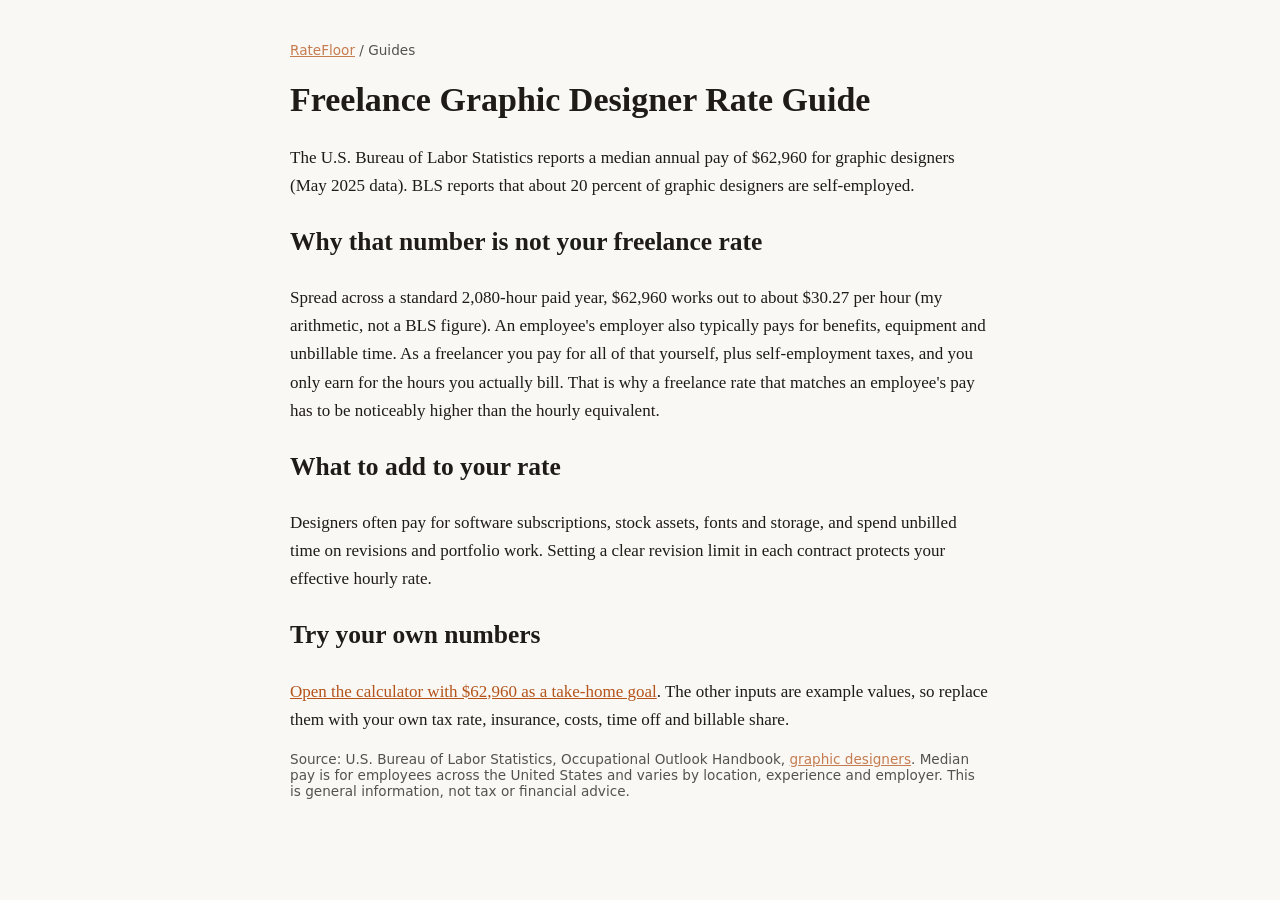
==== guides/graphic-designer-freelance-rate/index.html @ 957304d7 "Add site source, shared headers and publish config, 404 metadata Replace uploaded zip with the extra" ====
<!doctype html>
<html lang="en"><head><meta charset="utf-8"><meta name="viewport" content="width=device-width,initial-scale=1">
<title>Freelance Graphic Designer Rate Guide | RateFloor</title>
<meta name="description" content="How to set a freelance rate as graphic designers, using U.S. Bureau of Labor Statistics median pay as context and a calculator for your own numbers.">
<link rel="canonical" href="https://ratefloor-calculator.netlify.app/guides/graphic-designer-freelance-rate/">
<style>body{font:17px/1.65 Georgia,serif;max-width:700px;margin:0 auto;padding:28px 16px 56px;color:#1f1b16;background:#faf8f4}a{color:#b4531a}@media(prefers-color-scheme:dark){body{background:#171410;color:#f1ebe0}a{color:#f0985c}}h1{line-height:1.2}.n{font:.85rem system-ui,sans-serif;opacity:.75}</style></head>
<body>
<p class="n"><a href="../../">RateFloor</a> / Guides</p>
<h1>Freelance Graphic Designer Rate Guide</h1>
<p>The U.S. Bureau of Labor Statistics reports a median annual pay of $62,960 for graphic designers (May 2025 data). BLS reports that about 20 percent of graphic designers are self-employed.</p>
<h2>Why that number is not your freelance rate</h2>
<p>Spread across a standard 2,080-hour paid year, $62,960 works out to about $30.27 per hour (my arithmetic, not a BLS figure). An employee's employer also typically pays for benefits, equipment and unbillable time. As a freelancer you pay for all of that yourself, plus self-employment taxes, and you only earn for the hours you actually bill. That is why a freelance rate that matches an employee's pay has to be noticeably higher than the hourly equivalent.</p>
<h2>What to add to your rate</h2>
<p>Designers often pay for software subscriptions, stock assets, fonts and storage, and spend unbilled time on revisions and portfolio work. Setting a clear revision limit in each contract protects your effective hourly rate.</p>
<h2>Try your own numbers</h2>
<p><a href="../../#62960,28,6000,3000,5000,6,40,60,10">Open the calculator with $62,960 as a take-home goal</a>. The other inputs are example values, so replace them with your own tax rate, insurance, costs, time off and billable share.</p>
<p class="n">Source: U.S. Bureau of Labor Statistics, Occupational Outlook Handbook, <a href="https://www.bls.gov/ooh/Arts-and-Design/graphic-designers.htm">graphic designers</a>. Median pay is for employees across the United States and varies by location, experience and employer. This is general information, not tax or financial advice.</p>
</body></html>
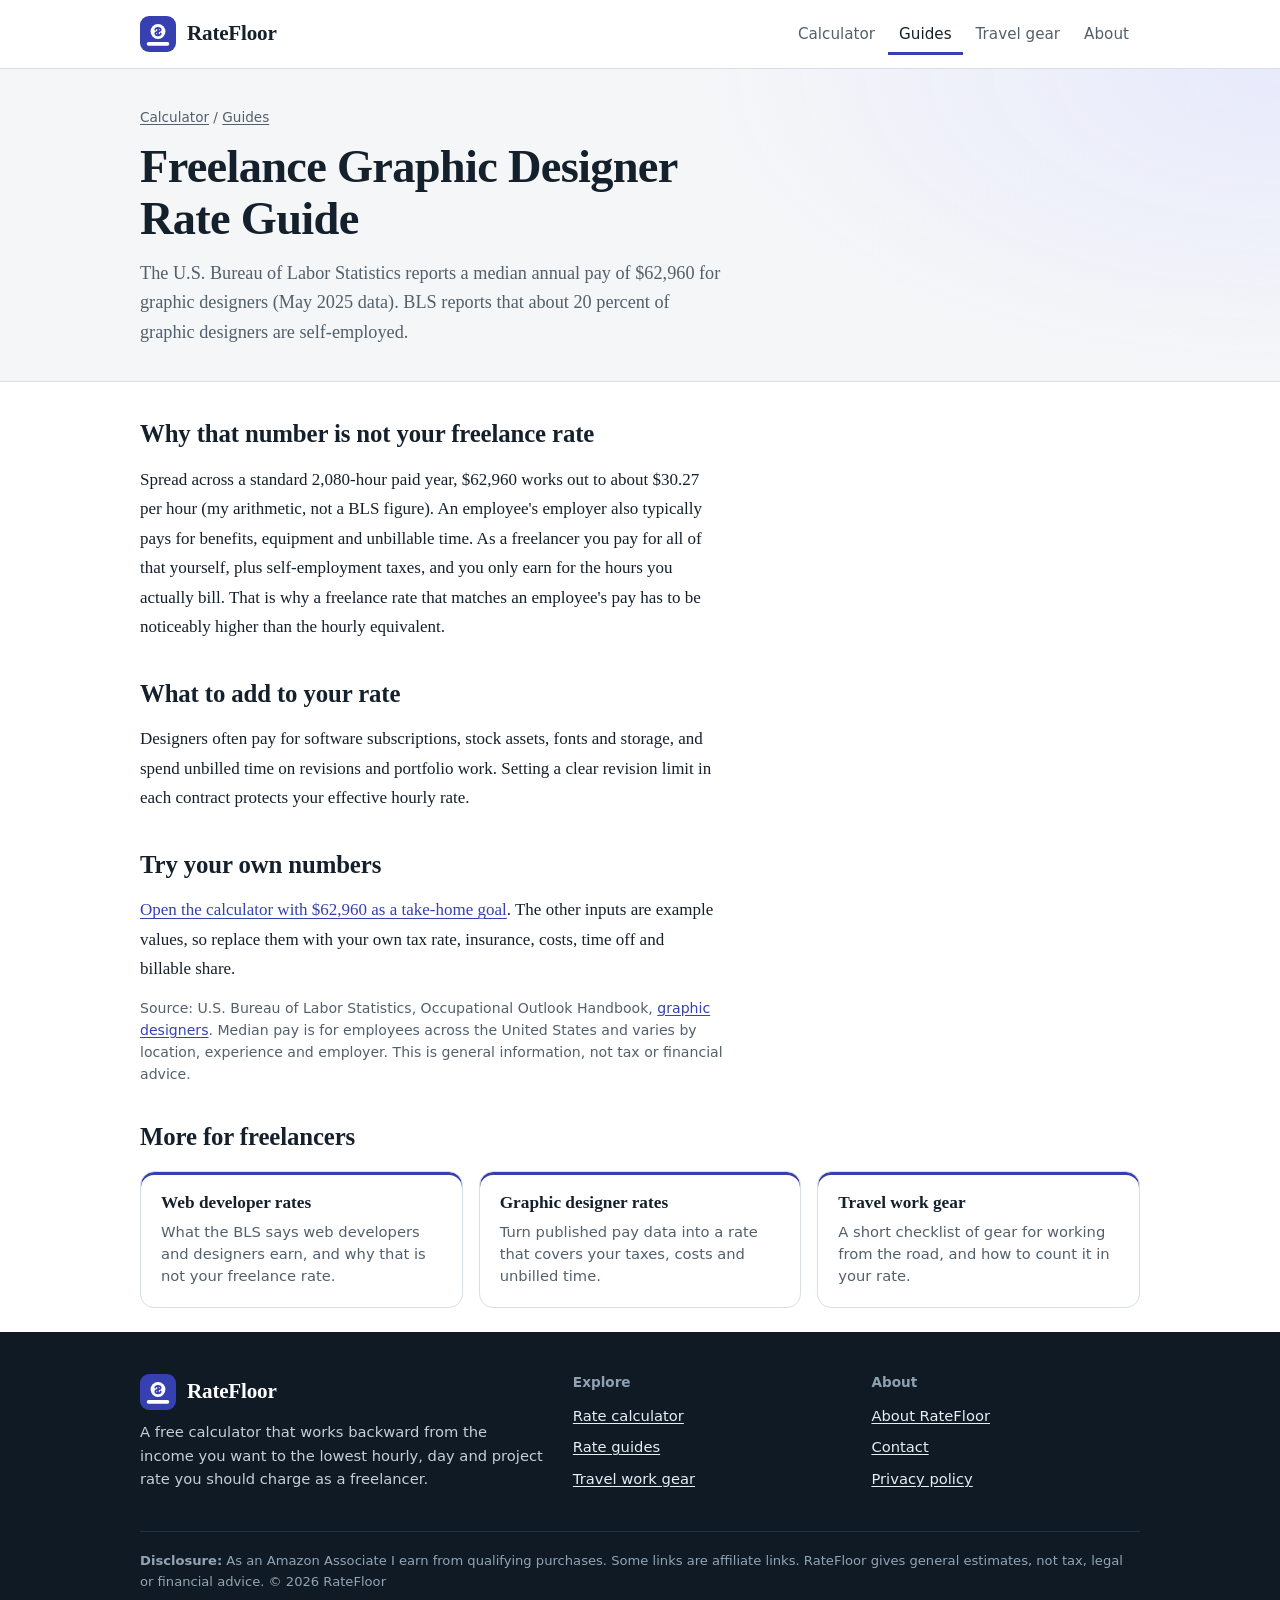
==== commit 4ab5506c: "Redesign RateFloor and add AdSense, contact and about pages Shared design system with logo, favicon " ====
--- a/guides/graphic-designer-freelance-rate/index.html
+++ b/guides/graphic-designer-freelance-rate/index.html
@@ -1,18 +1,37 @@
 <!doctype html>
 <html lang="en"><head><meta charset="utf-8"><meta name="viewport" content="width=device-width,initial-scale=1">
-<title>Freelance Graphic Designer Rate Guide | RateFloor</title>
-<meta name="description" content="How to set a freelance rate as graphic designers, using U.S. Bureau of Labor Statistics median pay as context and a calculator for your own numbers.">
+<title>Freelance Graphic Designer Rate Guide | RateFloor</title><meta name="description" content="How to set a freelance rate as graphic designers, using U.S. Bureau of Labor Statistics median pay as context and a calculator for your own numbers.">
 <link rel="canonical" href="https://ratefloor-calculator.netlify.app/guides/graphic-designer-freelance-rate/">
-<style>body{font:17px/1.65 Georgia,serif;max-width:700px;margin:0 auto;padding:28px 16px 56px;color:#1f1b16;background:#faf8f4}a{color:#b4531a}@media(prefers-color-scheme:dark){body{background:#171410;color:#f1ebe0}a{color:#f0985c}}h1{line-height:1.2}.n{font:.85rem system-ui,sans-serif;opacity:.75}</style></head>
-<body>
-<p class="n"><a href="../../">RateFloor</a> / Guides</p>
-<h1>Freelance Graphic Designer Rate Guide</h1>
-<p>The U.S. Bureau of Labor Statistics reports a median annual pay of $62,960 for graphic designers (May 2025 data). BLS reports that about 20 percent of graphic designers are self-employed.</p>
+<link rel="icon" type="image/svg+xml" href="/favicon.svg"><link rel="apple-touch-icon" href="/apple-touch-icon.png"><meta name="theme-color" content="#3640b0">
+<meta property="og:type" content="website"><meta property="og:site_name" content="RateFloor">
+<meta property="og:title" content="Freelance Graphic Designer Rate Guide | RateFloor"><meta property="og:description" content="How to set a freelance rate as graphic designers, using U.S. Bureau of Labor Statistics median pay as context and a calculator for your own numbers.">
+<meta property="og:url" content="https://ratefloor-calculator.netlify.app/guides/graphic-designer-freelance-rate/"><meta property="og:image" content="https://ratefloor-calculator.netlify.app/og-image.png">
+<meta name="twitter:card" content="summary_large_image">
+<link rel="stylesheet" href="/style.css">
+<script async src="https://www.googletagmanager.com/gtag/js?id=G-VD6P0Z7NSE"></script>
+<script>window.dataLayer=window.dataLayer||[];function gtag(){dataLayer.push(arguments)}gtag("js",new Date());gtag("config","G-VD6P0Z7NSE",{page_location:location.origin+location.pathname+location.search});</script>
+<meta name="google-adsense-account" content="ca-pub-1399340452541176">
+<script async src="https://pagead2.googlesyndication.com/pagead/js/adsbygoogle.js?client=ca-pub-1399340452541176" crossorigin="anonymous"></script>
+
+</head><body>
+<a class="skip" href="#main">Skip to content</a>
+<header class="top"><div class="w"><a class="brand" href="/"><svg aria-hidden="true" xmlns="http://www.w3.org/2000/svg" viewBox="0 0 32 32"><rect width="32" height="32" rx="8" fill="#3640b0"/><circle cx="16" cy="13.800" r="6.600" fill="#fff"/><path d="M16 10.200v7.200M13.600 12.200c0-1 .9-1.700 2.400-1.700s2.400.7 2.400 1.700c0 2.200-4.800 1.100-4.800 3.300 0 1 .9 1.700 2.400 1.700s2.400-.7 2.400-1.700" fill="none" stroke="#3640b0" stroke-width="1.500" stroke-linecap="round"/><rect x="6" y="23.200" width="20" height="3.200" rx="1.600" fill="#fff"/></svg>RateFloor</a><nav class="main" aria-label="Main"><a href="/">Calculator</a><a href="/guides/" aria-current="page">Guides</a><a href="/guides/travel-work-gear/">Travel gear</a><a href="/about/">About</a></nav></div></header>
+<div class="band"><div class="w"><p class="crumbs"><a href="/">Calculator</a> / <a href="/guides/">Guides</a></p><h1>Freelance Graphic Designer Rate Guide</h1><p class="lead">The U.S. Bureau of Labor Statistics reports a median annual pay of $62,960 for graphic designers (May 2025 data). BLS reports that about 20 percent of graphic designers are self-employed.</p></div></div>
+<main id="main" class="w">
 <h2>Why that number is not your freelance rate</h2>
 <p>Spread across a standard 2,080-hour paid year, $62,960 works out to about $30.27 per hour (my arithmetic, not a BLS figure). An employee's employer also typically pays for benefits, equipment and unbillable time. As a freelancer you pay for all of that yourself, plus self-employment taxes, and you only earn for the hours you actually bill. That is why a freelance rate that matches an employee's pay has to be noticeably higher than the hourly equivalent.</p>
 <h2>What to add to your rate</h2>
 <p>Designers often pay for software subscriptions, stock assets, fonts and storage, and spend unbilled time on revisions and portfolio work. Setting a clear revision limit in each contract protects your effective hourly rate.</p>
 <h2>Try your own numbers</h2>
-<p><a href="../../#62960,28,6000,3000,5000,6,40,60,10">Open the calculator with $62,960 as a take-home goal</a>. The other inputs are example values, so replace them with your own tax rate, insurance, costs, time off and billable share.</p>
-<p class="n">Source: U.S. Bureau of Labor Statistics, Occupational Outlook Handbook, <a href="https://www.bls.gov/ooh/Arts-and-Design/graphic-designers.htm">graphic designers</a>. Median pay is for employees across the United States and varies by location, experience and employer. This is general information, not tax or financial advice.</p>
-</body></html>+<p><a href="/#62960,28,6000,3000,5000,6,40,60,10">Open the calculator with $62,960 as a take-home goal</a>. The other inputs are example values, so replace them with your own tax rate, insurance, costs, time off and billable share.</p>
+<p class="note">Source: U.S. Bureau of Labor Statistics, Occupational Outlook Handbook, <a href="https://www.bls.gov/ooh/Arts-and-Design/graphic-designers.htm">graphic designers</a>. Median pay is for employees across the United States and varies by location, experience and employer. This is general information, not tax or financial advice.</p>
+<h2>More for freelancers</h2><ul class="cards"><li><a href="/guides/web-developer-freelance-rate/"><strong>Web developer rates</strong><span>What the BLS says web developers and designers earn, and why that is not your freelance rate.</span></a></li><li><a href="/guides/graphic-designer-freelance-rate/"><strong>Graphic designer rates</strong><span>Turn published pay data into a rate that covers your taxes, costs and unbilled time.</span></a></li><li><a href="/guides/travel-work-gear/"><strong>Travel work gear</strong><span>A short checklist of gear for working from the road, and how to count it in your rate.</span></a></li></ul>
+</main>
+<footer class="foot"><div class="w">
+<div class="cols">
+<div><a class="brand" href="/"><svg aria-hidden="true" xmlns="http://www.w3.org/2000/svg" viewBox="0 0 32 32"><rect width="32" height="32" rx="8" fill="#3640b0"/><circle cx="16" cy="13.800" r="6.600" fill="#fff"/><path d="M16 10.200v7.200M13.600 12.200c0-1 .9-1.700 2.400-1.700s2.400.7 2.400 1.700c0 2.200-4.800 1.100-4.800 3.300 0 1 .9 1.700 2.400 1.700s2.400-.7 2.400-1.700" fill="none" stroke="#3640b0" stroke-width="1.500" stroke-linecap="round"/><rect x="6" y="23.200" width="20" height="3.200" rx="1.600" fill="#fff"/></svg>RateFloor</a><p>A free calculator that works backward from the income you want to the lowest hourly, day and project rate you should charge as a freelancer.</p></div>
+<div><h3>Explore</h3><ul><li><a href="/">Rate calculator</a></li><li><a href="/guides/">Rate guides</a></li><li><a href="/guides/travel-work-gear/">Travel work gear</a></li></ul></div>
+<div><h3>About</h3><ul><li><a href="/about/">About RateFloor</a></li><li><a href="/contact/">Contact</a></li><li><a href="/privacy.html">Privacy policy</a></li></ul></div>
+</div>
+<p class="fine"><b>Disclosure:</b> As an Amazon Associate I earn from qualifying purchases. Some links are affiliate links. RateFloor gives general estimates, not tax, legal or financial advice. &copy; 2026 RateFloor</p>
+</div></footer></body></html>
--- a/style.css
+++ b/style.css
@@ -0,0 +1,96 @@
+:root{--brand:#3640b0;--on-brand:#fff;--link:#3640b0;--soft:#e8eafb}
+@media(prefers-color-scheme:dark){:root{--brand:#8b95ff;--on-brand:#0b0e33;--link:#a3abff;--soft:#1d2147}}
+:root{--serif:Charter,"Bitstream Charter","Sitka Text",Cambria,Georgia,serif;--sans:system-ui,-apple-system,"Segoe UI",Roboto,"Helvetica Neue",Arial,sans-serif;--paper:#fff;--wash:#f4f6f8;--ink:#14202b;--mut:#52606d;--rule:#d8dee4;--card:#fff}
+@media(prefers-color-scheme:dark){:root{--paper:#0f151b;--wash:#151d25;--ink:#e9eef2;--mut:#9aa8b5;--rule:#27333e;--card:#18212a}}
+*{box-sizing:border-box}html{-webkit-text-size-adjust:100%}
+body{margin:0;background:var(--paper);color:var(--ink);font:16px/1.6 var(--sans)}
+.w{max-width:1040px;margin:0 auto;padding:0 20px}
+a{color:var(--link);text-underline-offset:.16em}
+:focus-visible{outline:3px solid var(--brand);outline-offset:2px;border-radius:4px}
+.skip{position:absolute;left:-9999px;top:8px}.skip:focus{left:12px;background:var(--ink);color:var(--paper);padding:8px 12px;z-index:9;border-radius:8px}
+header.top{background:var(--paper);border-bottom:1px solid var(--rule)}
+header.top .w{display:flex;align-items:center;justify-content:space-between;gap:6px 20px;flex-wrap:wrap;min-height:68px}
+.brand{display:flex;align-items:center;gap:11px;color:var(--ink);text-decoration:none;font:700 1.32rem/1 var(--serif);letter-spacing:-.01em;padding:10px 0}
+.brand svg{width:36px;height:36px;flex:none;display:block}
+nav.main{display:flex;gap:2px;flex-wrap:wrap}
+nav.main a{padding:9px 11px;border-radius:8px;color:var(--mut);text-decoration:none;font-weight:500;font-size:.95rem}
+nav.main a:hover{background:var(--wash);color:var(--ink)}
+nav.main a[aria-current=page]{color:var(--ink);box-shadow:inset 0 -3px 0 var(--brand);border-radius:0}
+@media(max-width:640px){header.top .w{padding-bottom:6px}nav.main{width:100%;margin:0 -8px}nav.main a{padding:8px 9px;font-size:.92rem}}
+.band{background:radial-gradient(70% 150% at 100% 0%,var(--soft),transparent 64%),var(--wash);border-bottom:1px solid var(--rule)}
+.band .w{padding-top:38px;padding-bottom:34px}
+.crumbs{font-size:.85rem;color:var(--mut);margin:0 0 12px}.crumbs a{color:var(--mut)}
+.band h1{font:700 clamp(1.85rem,4.6vw,2.9rem)/1.12 var(--serif);letter-spacing:-.015em;margin:0 0 14px;max-width:24ch}
+.band.wide h1{max-width:30ch}
+.band .lead{font:400 1.14rem/1.62 var(--serif);color:var(--mut);margin:0;max-width:64ch}
+.trust{display:flex;flex-wrap:wrap;gap:8px 22px;margin:20px 0 0;padding:0;list-style:none;font-size:.92rem;font-weight:500}
+.trust li{display:flex;align-items:center;gap:8px}
+.trust li::before{content:"";width:18px;height:18px;border-radius:50%;background:var(--brand) url("data:image/svg+xml,%3Csvg xmlns='http://www.w3.org/2000/svg' viewBox='0 0 18 18'%3E%3Cpath d='M5 9.3l2.6 2.6L13 6.4' fill='none' stroke='%23fff' stroke-width='2' stroke-linecap='round' stroke-linejoin='round'/%3E%3C/svg%3E") center/100% no-repeat;flex:none}
+main{padding:12px 0 48px}
+main h2{font:650 1.55rem/1.25 var(--serif);margin:2.3rem 0 .5rem;letter-spacing:-.005em}
+main h3{font:650 1.15rem/1.3 var(--serif);margin:1.7rem 0 .2rem}
+main p,main li{font:400 1.0625rem/1.74 var(--serif)}
+main p{margin:.85em 0;max-width:68ch}
+main ul,main ol{max-width:68ch;padding-left:1.3em}main li{margin:.3em 0}
+.card,.aff,.panel{font-family:var(--sans)}
+.card p,.card li,.aff p,.aff li,td,th,label,.mut,.note,.d{font-family:var(--sans)}
+.mut{color:var(--mut);font-size:.9rem;line-height:1.55}
+.card{background:var(--card);border:1px solid var(--rule);border-radius:16px;padding:24px;margin:26px 0;box-shadow:0 1px 2px rgba(20,32,43,.05),0 14px 32px -18px rgba(20,32,43,.22)}
+label{display:block;font:500 .86rem/1.35 var(--sans);color:var(--mut);margin:0 0 6px}
+input,select,textarea{width:100%;padding:10px 12px;border:1px solid var(--rule);border-radius:10px;background:var(--paper);color:var(--ink);font:inherit;font-size:1rem;min-height:44px}
+textarea{min-height:150px;resize:vertical}
+input:focus,select:focus,textarea:focus{border-color:var(--brand);outline:3px solid color-mix(in srgb,var(--brand) 30%,transparent);outline-offset:0}
+.grid{display:grid;gap:18px 20px;grid-template-columns:repeat(auto-fit,minmax(210px,1fr))}
+table{width:100%;border-collapse:collapse;margin:14px 0;font-size:.97rem}
+th{font:600 .82rem/1.3 var(--sans);color:var(--mut);text-align:left;padding:10px;border-bottom:2px solid var(--rule)}
+td{padding:12px 10px;border-bottom:1px solid var(--rule);vertical-align:middle}
+tr:last-child td{border-bottom:0}
+@media(max-width:640px){main table{display:block;overflow-x:auto;max-width:100%}}
+.big{font:700 1.9rem/1.1 var(--serif);color:var(--link);font-variant-numeric:tabular-nums}
+#out tr:first-child td{background:var(--soft);font-weight:600}
+#out tr:first-child td:first-child{box-shadow:inset 4px 0 0 var(--brand)}
+.btn{display:inline-flex;align-items:center;justify-content:center;background:var(--brand);color:var(--on-brand);padding:12px 22px;border-radius:10px;font:600 1rem var(--sans);text-decoration:none;border:0;cursor:pointer;min-height:46px}
+.btn:hover{filter:brightness(1.08)}
+.btn.ghost{background:transparent;color:var(--link);border:1.5px solid var(--brand)}
+.aff{background:var(--wash);border:1px solid var(--rule);border-left:4px solid var(--brand);border-radius:12px;padding:18px 20px;margin:28px 0}
+.aff b{font:700 1.08rem var(--serif)}
+.aff ul{list-style:none;padding:0;margin:12px 0;display:flex;flex-wrap:wrap;gap:8px;max-width:none}
+.aff li{margin:0}
+.aff li a{display:inline-block;padding:8px 13px;border:1px solid var(--rule);border-radius:999px;background:var(--paper);color:var(--ink);text-decoration:none;font:500 .92rem var(--sans)}
+.aff li a:hover{border-color:var(--brand)}
+ul.links{columns:2;column-gap:32px;list-style:none;padding:0;max-width:none}ul.links li{break-inside:avoid;margin:.35em 0}
+@media(max-width:560px){ul.links{columns:1}}
+.cards{display:grid;gap:16px;grid-template-columns:repeat(auto-fill,minmax(270px,1fr));padding:0;list-style:none;max-width:none;margin:18px 0}
+.cards li{margin:0;font-family:var(--sans)}
+.cards a{display:block;height:100%;padding:20px;border:1px solid var(--rule);border-radius:14px;color:var(--ink);text-decoration:none;background:var(--card);box-shadow:inset 0 3px 0 var(--brand)}
+.cards a:hover{border-color:var(--brand)}
+.cards strong{display:block;font:650 1.08rem/1.3 var(--serif);margin-bottom:6px}
+.cards span{display:block;color:var(--mut);font-size:.92rem;line-height:1.5}
+.note,.d{font-size:.88rem;line-height:1.55;color:var(--mut)}
+.d{margin:26px 0 8px;padding:12px 14px;border:1px solid var(--rule);border-radius:10px;background:var(--wash);color:var(--ink);max-width:68ch}
+footer.foot{background:#0f1a24;color:#c4cfd9;margin-top:24px;padding:42px 0 30px;font-size:.92rem;line-height:1.6}
+footer.foot a{color:#e6edf3}
+footer.foot .cols{display:grid;gap:30px;grid-template-columns:1.5fr 1fr 1fr}
+@media(max-width:720px){footer.foot .cols{grid-template-columns:1fr}}
+footer.foot .brand{color:#fff;padding:0 0 10px}
+footer.foot h3{font:600 .85rem/1.3 var(--sans);color:#8fa1b1;margin:0 0 12px}
+footer.foot ul{list-style:none;padding:0;margin:0;display:grid;gap:8px}
+footer.foot p{margin:0 0 10px;max-width:46ch}
+footer.foot .fine{border-top:1px solid #243342;margin-top:30px;padding-top:18px;font-size:.82rem;color:#93a4b3;max-width:none}
+@media(prefers-reduced-motion:reduce){*{transition:none!important;animation:none!important}}
+@media print{header.top nav,footer.foot,.aff{display:none}.band{background:none}}
+
+label input{margin-top:6px}
+.calc{display:grid;grid-template-columns:1.15fr .85fr;gap:22px;align-items:start;margin:28px 0}
+@media(max-width:820px){.calc{grid-template-columns:1fr}}
+.calc .card{margin:0}
+.calc h2{font:650 1.08rem/1.3 var(--serif);margin:26px 0 12px;letter-spacing:0}
+.calc h2:first-child{margin-top:0}
+.fields{display:grid;gap:16px}
+.result{background:var(--soft)}
+@media(min-width:821px){.result{position:sticky;top:20px}}
+.rate{font:700 clamp(2.7rem,7vw,3.8rem)/1 var(--serif);color:var(--link);font-variant-numeric:tabular-nums;margin:4px 0 18px}
+.row{display:flex;justify-content:space-between;gap:12px;padding:11px 0;border-bottom:1px solid var(--rule);font-size:.96rem}
+.row:last-of-type{border-bottom:0}
+.row b{font-variant-numeric:tabular-nums}
+.result .btn{margin-top:14px}
